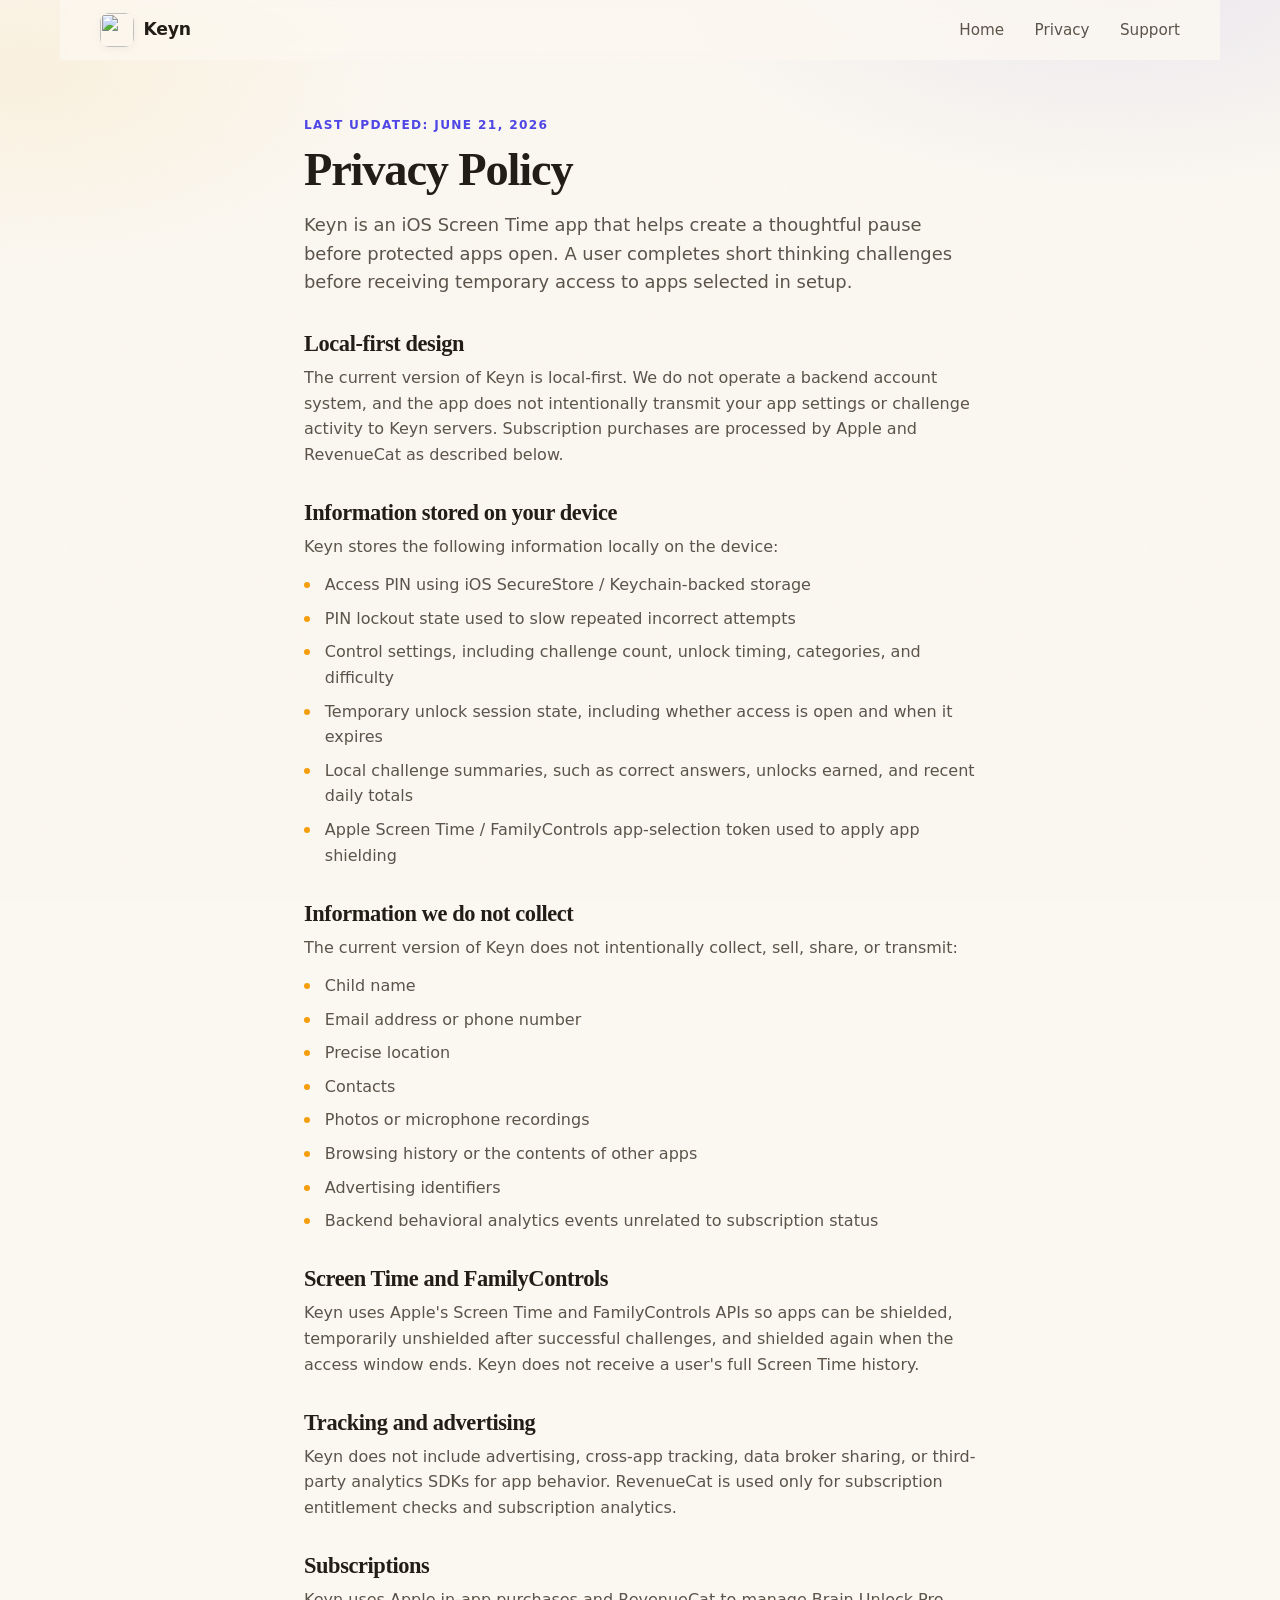
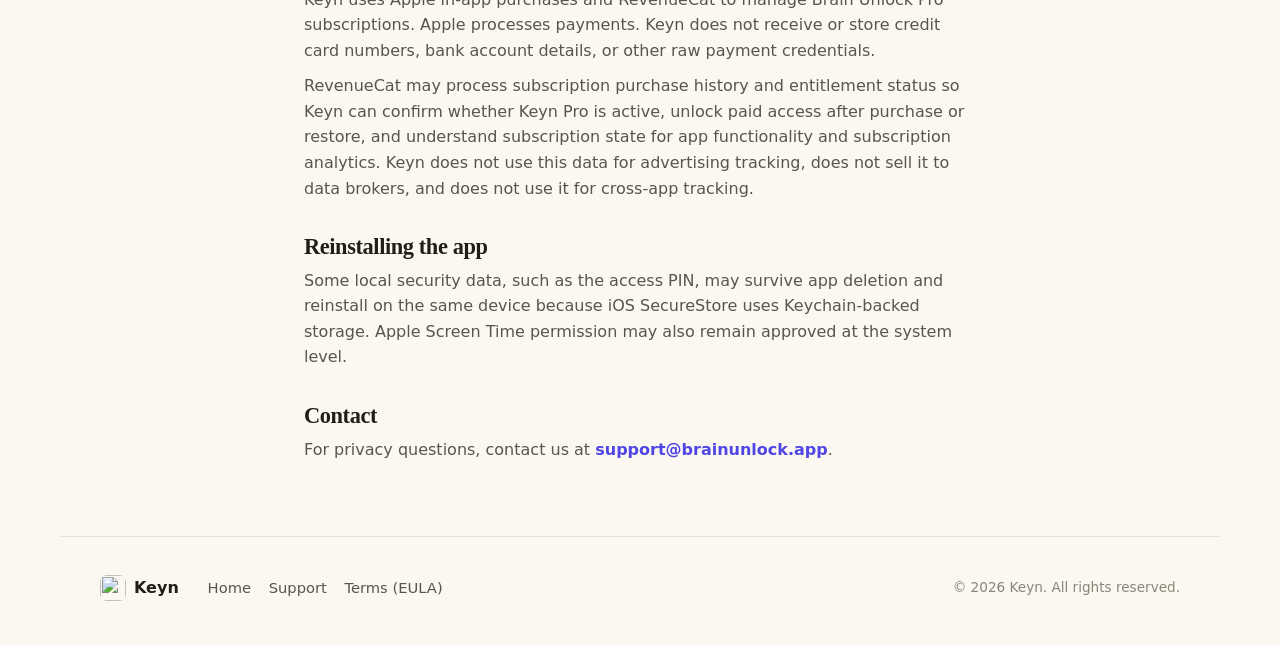
==== privacy.html @ 4c32f617 "rebrand: Brain Unlock -> Keyn (site brand text) Renames the visible brand across index/privacy/suppo" ====
<!doctype html>
<html lang="en">
  <head>
    <meta charset="utf-8" />
    <meta name="viewport" content="width=device-width, initial-scale=1" />
    <meta
      name="description"
      content="Keyn privacy policy for local-first Screen Time controls, subscriptions, and protected app settings."
    />
    <link rel="canonical" href="https://www.brainunlock.app/privacy.html" />
    <link rel="icon" href="assets/app-icon.png" />
    <link rel="apple-touch-icon" href="assets/app-icon.png" />
    <meta name="theme-color" content="#FBFAF7" />
    <title>Privacy Policy | Keyn</title>
    <link rel="stylesheet" href="styles.css" />
  </head>
  <body>
    <header class="nav">
      <a class="brand" href="https://www.brainunlock.app/" aria-label="Keyn home">
        <img class="brand-icon" src="assets/app-icon.png" alt="" width="34" height="34" />
        <span class="brand-name">Keyn</span>
      </a>
      <nav class="nav-links" aria-label="Primary">
        <a href="index.html">Home</a>
        <a href="privacy.html">Privacy</a>
        <a href="support.html">Support</a>
      </nav>
    </header>

    <main class="legal">
      <p class="updated">Last updated: June 21, 2026</p>
      <h1>Privacy Policy</h1>
      <p class="lead">
        Keyn is an iOS Screen Time app that helps create a thoughtful
        pause before protected apps open. A user completes short thinking
        challenges before receiving temporary access to apps selected in setup.
      </p>

      <h2>Local-first design</h2>
      <p>
        The current version of Keyn is local-first. We do not operate a
        backend account system, and the app does not intentionally transmit your
        app settings or challenge activity to Keyn servers. Subscription
        purchases are processed by Apple and RevenueCat as described below.
      </p>

      <h2>Information stored on your device</h2>
      <p>Keyn stores the following information locally on the device:</p>
      <ul>
        <li>Access PIN using iOS SecureStore / Keychain-backed storage</li>
        <li>PIN lockout state used to slow repeated incorrect attempts</li>
        <li>Control settings, including challenge count, unlock timing, categories, and difficulty</li>
        <li>Temporary unlock session state, including whether access is open and when it expires</li>
        <li>Local challenge summaries, such as correct answers, unlocks earned, and recent daily totals</li>
        <li>Apple Screen Time / FamilyControls app-selection token used to apply app shielding</li>
      </ul>

      <h2>Information we do not collect</h2>
      <p>The current version of Keyn does not intentionally collect, sell, share, or transmit:</p>
      <ul>
        <li>Child name</li>
        <li>Email address or phone number</li>
        <li>Precise location</li>
        <li>Contacts</li>
        <li>Photos or microphone recordings</li>
        <li>Browsing history or the contents of other apps</li>
        <li>Advertising identifiers</li>
        <li>Backend behavioral analytics events unrelated to subscription status</li>
      </ul>

      <h2>Screen Time and FamilyControls</h2>
      <p>
        Keyn uses Apple's Screen Time and FamilyControls APIs so apps can
        be shielded, temporarily unshielded after successful challenges, and
        shielded again when the access window ends. Keyn does not receive
        a user's full Screen Time history.
      </p>

      <h2>Tracking and advertising</h2>
      <p>
        Keyn does not include advertising, cross-app tracking, data broker
        sharing, or third-party analytics SDKs for app behavior. RevenueCat is
        used only for subscription entitlement checks and subscription analytics.
      </p>

      <h2>Subscriptions</h2>
      <p>
        Keyn uses Apple in-app purchases and RevenueCat to manage Brain
        Unlock Pro subscriptions. Apple processes payments. Keyn does not
        receive or store credit card numbers, bank account details, or other raw
        payment credentials.
      </p>
      <p>
        RevenueCat may process subscription purchase history and entitlement
        status so Keyn can confirm whether Keyn Pro is active,
        unlock paid access after purchase or restore, and understand subscription
        state for app functionality and subscription analytics. Keyn does
        not use this data for advertising tracking, does not sell it to data
        brokers, and does not use it for cross-app tracking.
      </p>

      <h2>Reinstalling the app</h2>
      <p>
        Some local security data, such as the access PIN, may survive app deletion
        and reinstall on the same device because iOS SecureStore uses
        Keychain-backed storage. Apple Screen Time permission may also remain
        approved at the system level.
      </p>

      <h2>Contact</h2>
      <p>
        For privacy questions, contact us at
        <a href="mailto:support@brainunlock.app">support@brainunlock.app</a>.
      </p>
    </main>

    <footer class="footer">
      <div class="footer-brand">
        <img src="assets/app-icon.png" alt="" width="26" height="26" />
        <span>Keyn</span>
      </div>
      <nav class="footer-links" aria-label="Footer">
        <a href="index.html">Home</a>
        <a href="support.html">Support</a>
        <a href="https://www.apple.com/legal/internet-services/itunes/dev/stdeula/">Terms (EULA)</a>
      </nav>
      <span class="footer-copy">© 2026 Keyn. All rights reserved.</span>
    </footer>
  </body>
</html>
---- styles.css ----
/* ============================================================================
   Keyn — marketing site
   ----------------------------------------------------------------------------
   Aesthetic: warm "cream paper" editorial, pulled straight from the app's
   light mode. Fraunces (display serif) + Outfit (the app's own UI sans).
   Signature surface = the app's neobrutalist hard-offset accent slab.
   Atmosphere from layered corner-wash glows + paper grain. CSS-only motion,
   scroll-orchestrated. Dual-theme story told with real dark-mode screenshots.
   ========================================================================== */

:root {
  /* ── Type ── */
  --display: "Fraunces", "Iowan Old Style", Georgia, "Times New Roman", serif;
  --sans: "Outfit", -apple-system, system-ui, "Segoe UI", Roboto, Helvetica, Arial, sans-serif;

  /* ── Warm neutrals (cream paper) ── */
  --ink: #221d17;
  --ink-soft: #5b544a;
  --ink-faint: #8b8478;
  --cream: #fbf8f1;        /* page */
  --cream-2: #f3ecdf;      /* soft band */
  --paper: #fffdf8;        /* card */
  --line: #e9e0d0;
  --line-strong: #d8cdb8;

  /* ── Brand accents (exact app tokens) ── */
  --indigo: #4f46e5;
  --indigo-deep: #4338ca;
  --indigo-tint: #eef2ff;
  --gold: #f59e0b;
  --gold-2: #d97706;
  --gold-soft: #fef3c7;
  --green: #16a34a;
  --green-tint: #dcfce7;
  --coral: #fb7185;        /* the answer-bubble warmth */
  --coral-tint: #ffe4e6;
  --violet: #7c3aed;
  --violet-tint: #ede9fe;

  /* ── Warm dark band (espresso) ── */
  --espresso: #17130d;
  --espresso-2: #221c14;
  --espresso-line: rgba(255, 247, 233, 0.1);
  --cream-on-dark: #f7f1e6;

  --maxw: 1160px;
  --r-sm: 12px;
  --r: 18px;
  --r-lg: 26px;
  --r-xl: 34px;
  --r-hero: 32px;          /* matches the app's hero radius */
  --pill: 999px;

  --shadow-sm: 0 2px 8px rgba(40, 28, 10, 0.05);
  --shadow: 0 24px 50px -28px rgba(40, 28, 10, 0.34);
  --shadow-lg: 0 54px 96px -40px rgba(40, 28, 10, 0.5);

  /* Slab = the app's hard-offset neobrutalist shadow. Caller sets the accent
     via --slab (border + shadow color). */
  --slab: var(--indigo);
  --slab-off: 5px;
}

* { box-sizing: border-box; }

html { -webkit-text-size-adjust: 100%; scroll-behavior: smooth; }

body {
  margin: 0;
  font-family: var(--sans);
  color: var(--ink);
  background-color: var(--cream);
  /* Atmosphere: two soft corner washes + a hair of paper grain so the page
     never reads as flat cream. The grain is a tiny inline SVG turbulence. */
  background-image:
    radial-gradient(60% 42% at 88% -4%, rgba(79, 70, 229, 0.09), transparent 60%),
    radial-gradient(48% 36% at 2% 8%, rgba(245, 158, 11, 0.08), transparent 60%),
    url("data:image/svg+xml,%3Csvg xmlns='http://www.w3.org/2000/svg' width='180' height='180'%3E%3Cfilter id='n'%3E%3CfeTurbulence type='fractalNoise' baseFrequency='0.85' numOctaves='2' stitchTiles='stitch'/%3E%3C/filter%3E%3Crect width='100%25' height='100%25' filter='url(%23n)' opacity='0.035'/%3E%3C/svg%3E");
  background-repeat: no-repeat, no-repeat, repeat;
  background-attachment: fixed, fixed, fixed;
  line-height: 1.6;
  font-weight: 400;
  -webkit-font-smoothing: antialiased;
  text-rendering: optimizeLegibility;
  overflow-x: hidden;
}

/* ── Type scale ── */
h1, h2, h3 { margin: 0; }
h1, h2 {
  font-family: var(--display);
  font-weight: 560;            /* Fraunces optical weight; warm, not heavy */
  font-optical-sizing: auto;
  letter-spacing: -0.018em;
  line-height: 1.04;
}
h2 { font-size: clamp(1.85rem, 1.1rem + 3vw, 3rem); }
h3 { font-family: var(--sans); font-size: 1.16rem; font-weight: 700; letter-spacing: -0.01em; line-height: 1.25; }
p { margin: 0; }
a { color: inherit; text-decoration: none; }
img { max-width: 100%; display: block; }
ul, ol { margin: 0; padding: 0; list-style: none; }
::selection { background: var(--gold-soft); color: var(--ink); }

.kicker {
  display: inline-block;
  font-family: var(--sans);
  font-size: 0.74rem;
  font-weight: 700;
  letter-spacing: 0.16em;
  text-transform: uppercase;
  color: var(--indigo);
  margin-bottom: 0.9rem;
}
.kicker-light { color: var(--gold); }

/* ───────────────────────────── Nav ───────────────────────────── */
.nav {
  position: sticky; top: 0; z-index: 50;
  display: flex; align-items: center; justify-content: space-between; gap: 1rem;
  max-width: var(--maxw); margin: 0 auto;
  padding: 0.8rem clamp(1.1rem, 4vw, 2.5rem);
  background: rgba(251, 248, 241, 0.78);
  backdrop-filter: saturate(170%) blur(16px);
  -webkit-backdrop-filter: saturate(170%) blur(16px);
}
.brand { display: inline-flex; align-items: center; gap: 0.6rem; font-weight: 700; letter-spacing: -0.02em; }
.brand-icon { border-radius: 9px; box-shadow: var(--shadow-sm); }
.brand-name { font-size: 1.08rem; }
.nav-links { display: flex; gap: clamp(0.9rem, 2.5vw, 1.9rem); align-items: center; }
.nav-links a { font-size: 0.95rem; font-weight: 500; color: var(--ink-soft); transition: color 0.18s; }
.nav-links a:hover { color: var(--ink); }
.nav-links a[href^="#"] { display: none; }
@media (min-width: 620px) { .nav-links a[href^="#"] { display: inline; } }
.nav-links .nav-cta {
  display: inline-flex; align-items: center;
  padding: 0.5rem 0.95rem; border-radius: var(--pill);
  color: #fff; font-weight: 600;
  background: var(--indigo);
  box-shadow: 0 12px 26px -16px rgba(79, 70, 229, 0.85);
  transition: background 0.18s, transform 0.16s;
}
.nav-links .nav-cta:hover { color: #fff; background: var(--indigo-deep); transform: translateY(-1px); }
@media (max-width: 619px) {
  .nav { padding-inline: 1rem; }
  .brand-name { font-size: 0.98rem; }
  .nav-links { gap: 0; }
  .nav-links a:not(.nav-cta) { display: none; }
  .nav-links .nav-cta { padding: 0.58rem 0.82rem; font-size: 0.88rem; }
}

/* ───────────────────────────── Buttons / chips ───────────────── */
.btn {
  position: relative;
  display: inline-flex; align-items: center; gap: 0.5rem;
  padding: 0.92rem 1.5rem; border-radius: var(--pill);
  font-family: var(--sans); font-size: 1rem; font-weight: 600;
  border: 1.5px solid transparent; cursor: pointer;
  transition: transform 0.16s ease, box-shadow 0.2s ease, background 0.2s ease, border-color 0.2s ease;
}
.btn-primary { background: var(--indigo); color: #fff; box-shadow: 0 16px 34px -14px rgba(79, 70, 229, 0.65); }
.btn-primary:hover { transform: translateY(-2px); background: var(--indigo-deep); box-shadow: 0 22px 44px -16px rgba(79, 70, 229, 0.7); }
.btn-ghost { background: var(--paper); color: var(--ink); border-color: var(--line-strong); }
.btn-ghost:hover { transform: translateY(-2px); border-color: var(--ink-faint); }
.soon-tag {
  font-style: normal; font-size: 0.64rem; font-weight: 800;
  letter-spacing: 0.07em; text-transform: uppercase;
  background: rgba(255, 255, 255, 0.22); color: #fff;
  padding: 0.16rem 0.5rem; border-radius: var(--pill);
}

.cta-row { display: flex; flex-wrap: wrap; gap: 0.8rem; margin-top: 1.8rem; }
.cta-center { justify-content: center; }
.cta-note { margin-top: 0.85rem; color: var(--ink-faint); font-size: 0.88rem; max-width: 34rem; }
.cta-center + .cta-note { margin-inline: auto; text-align: center; }

.chips { display: flex; flex-wrap: wrap; gap: 0.55rem; margin-top: 1.8rem; }
.chips li {
  font-size: 0.82rem; font-weight: 600; color: var(--ink-soft);
  background: var(--paper); border: 1px solid var(--line);
  padding: 0.44rem 0.9rem; border-radius: var(--pill); box-shadow: var(--shadow-sm);
}

/* ───────────────────────────── Hero ──────────────────────────── */
.hero {
  position: relative; max-width: var(--maxw); margin: 0 auto;
  padding: clamp(2.5rem, 6vw, 5rem) clamp(1.1rem, 4vw, 2.5rem) clamp(3rem, 7vw, 5.5rem);
  overflow: visible;
}
.hero-glow { display: none; } /* atmosphere now lives on the body wash */
.hero-grid {
  position: relative; z-index: 1; display: grid;
  grid-template-columns: 1fr; gap: clamp(2.5rem, 5vw, 3.5rem); align-items: center;
}
@media (min-width: 900px) { .hero-grid { grid-template-columns: 1.04fr 0.96fr; } }

.eyebrow {
  display: inline-flex; align-items: center; gap: 0.5rem;
  font-size: 0.8rem; font-weight: 600; color: var(--ink-soft);
  background: var(--paper); border: 1px solid var(--line);
  padding: 0.42rem 0.9rem; border-radius: var(--pill); box-shadow: var(--shadow-sm);
}
.eyebrow-dot { width: 7px; height: 7px; border-radius: 50%; background: var(--green); box-shadow: 0 0 0 3px var(--green-tint); }

.hero h1 {
  font-size: clamp(2.7rem, 1.2rem + 6vw, 4.6rem);
  margin: 1.15rem 0 0; letter-spacing: -0.025em;
}
/* "smarter" gets the editorial accent: Fraunces italic + a gold underline mark */
.hero h1 em {
  font-style: italic; font-weight: 500; color: var(--indigo);
  position: relative; white-space: nowrap;
}
.hero h1 em::after {
  content: ""; position: absolute; left: 0; right: 0; bottom: 0.06em; height: 0.16em;
  background: linear-gradient(90deg, var(--gold), var(--coral));
  border-radius: var(--pill); opacity: 0.5; z-index: -1;
}
.lede { font-size: clamp(1.06rem, 0.95rem + 0.5vw, 1.26rem); color: var(--ink-soft); margin-top: 1.2rem; max-width: 34ch; }

/* ── iPhone mockups (CSS-recreated light app UI) ── */
.hero-stage { position: relative; display: flex; justify-content: center; align-items: center; min-height: 560px; }
.phone {
  width: 262px; aspect-ratio: 262 / 540;
  background: #ffffff; border: 9px solid #100d09;
  border-radius: 48px; padding: 0;
  box-shadow: var(--shadow-lg), 0 0 0 2px rgba(255,255,255,0.04) inset;
}
.phone .screen { position: relative; height: 100%; border-radius: 38px; overflow: hidden; display: flex; flex-direction: column; }
.phone::before {
  content: ""; position: absolute; top: 16px; left: 50%; transform: translateX(-50%);
  width: 90px; height: 24px; border-radius: var(--pill); background: #100d09; z-index: 3;
}
.phone-front { position: relative; z-index: 2; animation: floatY 7s ease-in-out infinite; }
.phone-back {
  position: absolute; z-index: 1;
  transform: translate(64px, -46px) rotate(7deg) scale(0.9);
  filter: saturate(0.95); opacity: 0.97;
  animation: floatY 7s ease-in-out infinite reverse;
}
@keyframes floatY { 0%, 100% { translate: 0 0; } 50% { translate: 0 -10px; } }
@media (max-width: 560px) {
  .hero-stage { min-height: 0; }
  .phone { width: min(76vw, 258px); }
  .phone-back { display: none; }
}

/* Thinking-Check screen */
.screen-check { background: var(--cream); padding: 48px 16px 18px; gap: 12px; }
.check-top { display: flex; align-items: center; justify-content: space-between; }
.check-eyebrow { font-size: 0.62rem; font-weight: 800; letter-spacing: 0.13em; text-transform: uppercase; color: var(--ink-faint); }
.check-progress { font-size: 0.7rem; font-weight: 800; color: var(--indigo); background: var(--indigo-tint); border: 1px solid rgba(79, 70, 229, 0.25); padding: 0.16rem 0.55rem; border-radius: var(--pill); font-variant-numeric: tabular-nums; }
.check-bar { height: 5px; border-radius: var(--pill); background: var(--line); overflow: hidden; }
.check-bar span { display: block; width: 40%; height: 100%; background: linear-gradient(90deg, var(--indigo), var(--violet)); border-radius: var(--pill); animation: barGrow 7s ease-in-out infinite; }
@keyframes barGrow { 0%, 45% { width: 40%; } 60%, 100% { width: 60%; } }
.tag-row { display: flex; gap: 6px; }
.tag { font-size: 0.6rem; font-weight: 700; letter-spacing: 0.04em; color: var(--ink-soft); background: var(--paper); border: 1px solid var(--line); padding: 0.2rem 0.5rem; border-radius: var(--pill); }
.tag-cat { color: var(--indigo); background: var(--indigo-tint); border-color: rgba(79, 70, 229, 0.25); }
/* the app's hero slab */
.q-card {
  background: var(--paper); border: 3px solid var(--indigo); border-radius: 24px;
  padding: 16px 14px 18px; box-shadow: var(--slab-off) var(--slab-off) 0 0 var(--indigo);
  margin-top: 2px;
}
.q-label { font-size: 0.56rem; font-weight: 800; letter-spacing: 0.14em; text-transform: uppercase; color: var(--ink-faint); }
.q-text { font-size: 1.34rem; font-weight: 800; letter-spacing: -0.02em; margin-top: 6px; font-family: var(--sans); }
.answers { display: flex; flex-direction: column; gap: 8px; margin-top: 4px; }
.ans {
  display: flex; align-items: center; gap: 10px; font-family: var(--sans);
  font-size: 0.92rem; font-weight: 700; color: var(--ink); text-align: left;
  background: var(--paper); border: 2.5px solid var(--indigo); border-radius: var(--pill);
  padding: 7px 8px; box-shadow: 0 5px 12px -8px rgba(40, 28, 10, 0.4);
}
.ans .bub { width: 28px; height: 28px; border-radius: 50%; background: var(--coral); color: #2a0f12; display: grid; place-items: center; font-size: 0.78rem; font-weight: 800; flex: none; }
.ans-correct { border-color: var(--green); background: var(--green-tint); color: #0f7a3d; animation: correctPop 7s ease-in-out infinite; }
.ans-correct .bub { background: var(--green); color: #fff; }
@keyframes correctPop { 0%, 50% { transform: scale(1); box-shadow: 0 5px 12px -8px rgba(40,28,10,0.4); } 58% { transform: scale(1.035); box-shadow: 0 0 0 4px var(--green-tint); } 70%, 100% { transform: scale(1); } }

/* Shield screen (back phone) */
.screen-shield { background: var(--cream-2); align-items: center; justify-content: center; text-align: center; padding: 26px 20px; gap: 4px; }
.shield-glyph { width: 70px; height: 70px; border-radius: 22px; background: var(--indigo-tint); color: var(--indigo); display: grid; place-items: center; margin-bottom: 12px; box-shadow: 4px 4px 0 0 rgba(79,70,229,0.18); }
.shield-title { font-size: 1.15rem; font-weight: 800; }
.shield-sub { font-size: 0.78rem; color: var(--ink-soft); margin-top: 6px; }
.shield-btn { margin-top: 16px; font-size: 0.82rem; font-weight: 700; color: #fff; background: var(--indigo); padding: 0.55rem 1.4rem; border-radius: var(--pill); }

/* ───────────────────────────── Proof strip ───────────────────── */
.proof-strip {
  max-width: var(--maxw); margin: 0 auto;
  padding: 0 clamp(1.1rem, 4vw, 2.5rem) clamp(2.4rem, 5vw, 4rem);
  display: grid; grid-template-columns: 1fr; gap: 0.9rem;
}
@media (min-width: 760px) { .proof-strip { grid-template-columns: repeat(3, 1fr); } }
.proof-strip article {
  background: var(--paper); border: 1px solid var(--line);
  border-radius: var(--r-lg); padding: 1.15rem 1.2rem; box-shadow: var(--shadow-sm);
  border-left: 3px solid var(--gold);
}
.proof-strip strong { display: block; line-height: 1.2; font-weight: 700; }
.proof-strip span { display: block; margin-top: 0.35rem; color: var(--ink-soft); font-size: 0.93rem; }

/* ───────────────────────────── Sections ──────────────────────── */
.section { position: relative; max-width: var(--maxw); margin: 0 auto; padding: clamp(3.2rem, 7vw, 5.8rem) clamp(1.1rem, 4vw, 2.5rem); }
.section-soft { max-width: none; background: var(--cream-2); border-block: 1px solid var(--line); }
.section-soft > * { max-width: var(--maxw); margin-inline: auto; }
.section-head { max-width: 42rem; margin: 0 auto clamp(2.2rem, 4vw, 3rem); text-align: center; }
.section-head p { color: var(--ink-soft); margin-top: 1rem; font-size: 1.08rem; }

/* Slab card — the signature surface. Accent set per-card via --slab. */
.slab {
  position: relative; background: var(--paper);
  border: 2.5px solid var(--slab); border-radius: var(--r-lg);
  box-shadow: var(--slab-off) var(--slab-off) 0 0 var(--slab);
  transition: transform 0.16s ease, box-shadow 0.16s ease;
}
.slab:hover { transform: translate(-2px, -2px); box-shadow: calc(var(--slab-off) + 2px) calc(var(--slab-off) + 2px) 0 0 var(--slab); }

/* Flow */
.flow { display: grid; grid-template-columns: 1fr; gap: 1.1rem; }
@media (min-width: 560px) { .flow { grid-template-columns: 1fr 1fr; } }
@media (min-width: 940px) { .flow { grid-template-columns: repeat(4, 1fr); } }
.flow-step {
  position: relative; background: var(--paper);
  border: 2.5px solid var(--slab, var(--indigo)); border-radius: var(--r-lg);
  box-shadow: var(--slab-off) var(--slab-off) 0 0 var(--slab, var(--indigo));
  padding: 1.6rem 1.35rem 1.45rem; transition: transform 0.16s ease, box-shadow 0.16s ease;
}
.flow-step:nth-child(1) { --slab: var(--indigo); }
.flow-step:nth-child(2) { --slab: var(--gold); }
.flow-step:nth-child(3) { --slab: var(--green); }
.flow-step:nth-child(4) { --slab: var(--coral); }
.flow-step:hover { transform: translate(-2px, -2px); box-shadow: calc(var(--slab-off) + 2px) calc(var(--slab-off) + 2px) 0 0 var(--slab); }
.flow-ix { position: absolute; top: 1.2rem; right: 1.35rem; font-family: var(--display); font-size: 1.1rem; font-weight: 600; font-style: italic; color: var(--slab); opacity: 0.55; font-variant-numeric: tabular-nums; }
.flow-ic { display: grid; place-items: center; width: 48px; height: 48px; border-radius: 14px; background: color-mix(in srgb, var(--slab) 13%, transparent); color: var(--slab); margin-bottom: 1.05rem; }
.flow-ic svg { width: 24px; height: 24px; }
.flow-step h3 { margin-bottom: 0.45rem; }
.flow-step p { font-size: 0.95rem; color: var(--ink-soft); }

/* Challenges — slab cards in the app's category colors */
.challenge-grid { display: grid; grid-template-columns: 1fr; gap: 1.2rem; }
@media (min-width: 620px) { .challenge-grid { grid-template-columns: 1fr 1fr; } }
@media (min-width: 980px) { .challenge-grid { grid-template-columns: repeat(4, 1fr); } }
.ch-card {
  background: var(--paper); border: 2.5px solid var(--slab, var(--indigo)); border-radius: var(--r-lg);
  box-shadow: var(--slab-off) var(--slab-off) 0 0 var(--slab, var(--indigo));
  padding: 1.15rem 1.15rem 1.45rem; transition: transform 0.16s ease, box-shadow 0.16s ease;
}
.ch-card:nth-child(1) { --slab: var(--indigo); }
.ch-card:nth-child(2) { --slab: var(--violet); }
.ch-card:nth-child(3) { --slab: var(--gold-2); }
.ch-card:nth-child(4) { --slab: var(--green); }
.ch-card:hover { transform: translate(-2px, -2px); box-shadow: calc(var(--slab-off) + 2px) calc(var(--slab-off) + 2px) 0 0 var(--slab); }
.ch-art { height: 120px; border-radius: var(--r); background: var(--cream); border: 1px solid var(--line); display: flex; align-items: center; justify-content: center; gap: 8px; margin-bottom: 1rem; overflow: hidden; }
.ch-card h3 { margin-bottom: 0.4rem; }
.ch-card p { font-size: 0.92rem; color: var(--ink-soft); }
.ch-pill { font-size: 1.05rem; font-weight: 800; color: var(--ink); background: var(--paper); border: 2px solid var(--indigo); border-radius: var(--pill); padding: 0.35rem 0.9rem; box-shadow: 3px 3px 0 0 var(--indigo); }
.ch-art-think { flex-direction: column; }
.ch-dots { display: flex; gap: 6px; margin-top: 12px; }
.ch-dots i { width: 8px; height: 8px; border-radius: 50%; background: var(--line-strong); }
.ch-dots i.on { background: var(--green); }
.setcard { width: 34px; height: 50px; background: var(--paper); border: 1px solid var(--line); border-radius: 8px; display: grid; place-items: center; box-shadow: var(--shadow-sm); }
.setcard svg { width: 20px; height: 20px; }
.ch-art-path { padding: 8px 12px; }
.ch-art-memory { display: grid; grid-template-columns: repeat(3, 26px); grid-auto-rows: 26px; gap: 7px; }
.mtile { border-radius: 7px; background: var(--paper); border: 1px solid var(--line); }
.mtile.on { background: var(--green); border-color: var(--green); box-shadow: 0 0 0 3px var(--green-tint); animation: mPulse 2.4s ease-in-out infinite; }
.ch-art-memory .mtile.on:nth-child(3) { animation-delay: 0.4s; }
.ch-art-memory .mtile.on:nth-child(5) { animation-delay: 0.8s; }
@keyframes mPulse { 0%, 100% { opacity: 0.55; } 50% { opacity: 1; } }

/* ───────── Dark-mode showcase (dual-theme story; real screenshots) ───────── */
.showcase {
  max-width: none; position: relative; overflow: hidden;
  background:
    radial-gradient(54% 40% at 84% 6%, rgba(129, 140, 248, 0.22), transparent 60%),
    radial-gradient(46% 36% at 6% 96%, rgba(251, 191, 36, 0.14), transparent 60%),
    var(--espresso);
  color: var(--cream-on-dark); border-block: 1px solid var(--espresso-line);
}
.showcase > * { max-width: var(--maxw); margin-inline: auto; }
.showcase .kicker { color: #a5b4fc; }
.showcase .section-head h2 { color: #fdfbf6; }
.showcase .section-head p { color: rgba(247, 241, 230, 0.72); }
.showcase-stage {
  display: grid; grid-template-columns: 1fr; gap: clamp(1.6rem, 4vw, 2.4rem);
  justify-items: center; align-items: end;
}
@media (min-width: 720px) { .showcase-stage { grid-template-columns: 1fr 1fr; } }
.shot {
  position: relative; width: min(78vw, 250px); border-radius: 40px;
  border: 8px solid #060606; background: #060606;
  box-shadow: 0 50px 90px -40px rgba(0, 0, 0, 0.85);
  overflow: hidden;
}
.shot img { display: block; width: 100%; }
.shot::after {
  content: ""; position: absolute; inset: -8px; border-radius: 44px; pointer-events: none;
  box-shadow: 0 0 0 1px rgba(255,255,255,0.06) inset;
}
.shot-tag {
  display: inline-flex; align-items: center; gap: 0.45rem; margin-top: 1rem;
  font-size: 0.82rem; font-weight: 600; color: rgba(247, 241, 230, 0.82);
}
.shot-cap { display: grid; justify-items: center; }
.shot-cap-1 .shot { box-shadow: 0 50px 90px -40px rgba(0,0,0,0.85), 0 0 0 3px rgba(74, 222, 128, 0.35); }
.shot-cap-2 .shot { box-shadow: 0 50px 90px -40px rgba(0,0,0,0.85), 0 0 0 3px rgba(129, 140, 248, 0.35); }
.shot-tag i { width: 8px; height: 8px; border-radius: 50%; }
.shot-cap-1 .shot-tag i { background: #4ade80; }
.shot-cap-2 .shot-tag i { background: #818cf8; }

/* Why (warm dark band) */
.why { max-width: none; position: relative; overflow: hidden; background: var(--espresso); color: var(--cream-on-dark);
  background-image: radial-gradient(50% 50% at 92% 0%, rgba(245, 158, 11, 0.12), transparent 60%); }
.why-inner { max-width: var(--maxw); margin: 0 auto; display: grid; grid-template-columns: 1fr; gap: clamp(1.6rem, 4vw, 3rem); }
@media (min-width: 880px) { .why-inner { grid-template-columns: 0.9fr 1.1fr; align-items: start; } }
.why-head h2 { color: #fdfbf6; }
.why-head p { color: rgba(247, 241, 232, 0.74); margin-top: 1rem; font-size: 1.06rem; }
.why-list { display: grid; gap: 0.75rem; }
.why-list li { background: var(--espresso-2); border: 1px solid var(--espresso-line); border-radius: var(--r); padding: 1.1rem 1.25rem; font-size: 0.97rem; color: rgba(247, 241, 232, 0.78); border-left: 3px solid var(--gold); }
.why-list strong { display: block; color: #fdfbf6; font-weight: 700; margin-bottom: 0.2rem; }

/* Buyer clarity */
.buyer-card {
  --slab: var(--indigo);
  display: grid; grid-template-columns: 1fr; gap: clamp(1.4rem, 4vw, 2.5rem); align-items: start;
  background: var(--paper); border: 2.5px solid var(--indigo); border-radius: var(--r-xl);
  padding: clamp(1.6rem, 4vw, 2.6rem); box-shadow: 7px 7px 0 0 var(--indigo);
}
@media (min-width: 860px) { .buyer-card { grid-template-columns: 0.9fr 1.1fr; } }
.buyer-card p { color: var(--ink-soft); margin-top: 0.95rem; font-size: 1.06rem; }
.buyer-grid { display: grid; grid-template-columns: 1fr; gap: 0.8rem; }
@media (min-width: 560px) { .buyer-grid { grid-template-columns: 1fr 1fr; } }
.buyer-grid article { min-height: 124px; padding: 1.05rem; border-radius: var(--r); background: var(--cream); border: 1px solid var(--line); transition: border-color 0.18s, transform 0.16s; }
.buyer-grid article:hover { transform: translateY(-3px); border-color: var(--line-strong); }
.buyer-grid strong { display: block; margin-bottom: 0.35rem; font-weight: 700; }
.buyer-grid span { color: var(--ink-soft); font-size: 0.94rem; }

/* Trust */
.trust { display: grid; grid-template-columns: 1fr; gap: clamp(1.6rem, 4vw, 3rem); align-items: start; }
@media (min-width: 860px) { .trust { grid-template-columns: 0.85fr 1.15fr; } }
.trust-head p { color: var(--ink-soft); margin-top: 0.95rem; font-size: 1.06rem; }
.trust-links { display: flex; gap: 0.7rem; margin-top: 1.4rem; flex-wrap: wrap; }
.trust-list { display: grid; grid-template-columns: 1fr; gap: 0.7rem; }
@media (min-width: 560px) { .trust-list { grid-template-columns: 1fr 1fr; } }
.trust-list li { display: flex; align-items: center; gap: 0.7rem; background: var(--paper); border: 1px solid var(--line); border-radius: var(--r); padding: 0.95rem 1.05rem; font-size: 0.95rem; font-weight: 500; box-shadow: var(--shadow-sm); }
.trust-list svg { width: 20px; height: 20px; flex: none; color: var(--green); background: var(--green-tint); border-radius: 50%; padding: 3px; }

/* FAQ */
.faq-grid { display: grid; grid-template-columns: 1fr; gap: 0.95rem; }
@media (min-width: 760px) { .faq-grid { grid-template-columns: 1fr 1fr; } }
.faq-grid article { background: var(--paper); border: 1px solid var(--line); border-radius: var(--r-lg); padding: 1.3rem; box-shadow: var(--shadow-sm); border-top: 3px solid var(--indigo-tint); transition: border-top-color 0.2s; }
.faq-grid article:hover { border-top-color: var(--indigo); }
.faq-grid h3 { margin-bottom: 0.55rem; font-size: 1.05rem; }
.faq-grid p { color: var(--ink-soft); font-size: 0.96rem; }

/* Closing */
.closing { text-align: center; position: relative; }
.closing-icon { margin: 0 auto 1.3rem; border-radius: 20px; box-shadow: var(--shadow); }
.closing h2 { max-width: 18ch; margin-inline: auto; }
.closing p { color: var(--ink-soft); margin-top: 0.85rem; font-size: 1.08rem; }

/* ───────────────────────────── Footer ────────────────────────── */
.footer { max-width: var(--maxw); margin: 0 auto; padding: 2.4rem clamp(1.1rem, 4vw, 2.5rem) 2.8rem; border-top: 1px solid var(--line); display: flex; flex-wrap: wrap; align-items: center; gap: 1rem 1.8rem; }
.footer-brand { display: inline-flex; align-items: center; gap: 0.5rem; font-weight: 700; }
.footer-brand img { border-radius: 7px; }
.footer-links { display: flex; flex-wrap: wrap; gap: 1.1rem; }
.footer-links a { font-size: 0.92rem; color: var(--ink-soft); transition: color 0.18s; }
.footer-links a:hover { color: var(--ink); }
.footer-copy { font-size: 0.85rem; color: var(--ink-faint); margin-left: auto; }

/* ───────────────────────────── Legal pages ───────────────────── */
.legal { max-width: 46rem; margin: 0 auto; padding: clamp(2rem, 5vw, 3.5rem) clamp(1.1rem, 4vw, 2rem) 4rem; }
.legal .updated { font-size: 0.76rem; font-weight: 700; letter-spacing: 0.11em; text-transform: uppercase; color: var(--indigo); margin: 0 0 0.7rem; }
.legal h1 { font-family: var(--display); font-weight: 560; font-size: clamp(2rem, 1.4rem + 2.4vw, 2.9rem); letter-spacing: -0.025em; line-height: 1.05; }
.legal .lead { font-size: 1.12rem; color: var(--ink-soft); margin: 1rem 0 2.2rem; }
.legal h2 { font-family: var(--display); font-weight: 560; font-size: 1.4rem; margin: 2.1rem 0 0.6rem; }
.legal p { color: var(--ink-soft); margin: 0.6rem 0; }
.legal ul { display: grid; gap: 0.5rem; margin: 0.8rem 0; }
.legal ul li { position: relative; padding-left: 1.3rem; color: var(--ink-soft); }
.legal ul li::before { content: ""; position: absolute; left: 0; top: 0.62em; width: 6px; height: 6px; border-radius: 50%; background: var(--gold); }
.legal a { color: var(--indigo); font-weight: 600; }
.legal a:hover { text-decoration: underline; }
.support-callout { display: flex; flex-wrap: wrap; align-items: center; justify-content: space-between; gap: 1rem; background: var(--paper); border: 1px solid var(--line); border-radius: var(--r-lg); padding: 1.4rem 1.5rem; margin: 1.6rem 0; box-shadow: var(--shadow-sm); }
.support-callout h2 { margin: 0.2rem 0 0; color: var(--indigo); }
.support-callout p { margin-top: 0.5rem; }
.mini-label { font-size: 0.72rem; font-weight: 700; letter-spacing: 0.1em; text-transform: uppercase; color: var(--ink-faint); }

/* ───────────────────────────── Motion ────────────────────────── */
/* Scroll-orchestrated reveal: hidden only when JS is present (so no-JS / SEO
   still see everything), then a tiny IntersectionObserver adds .in. The
   per-element --d stagger now fires as each section enters the viewport. */
.js .reveal { opacity: 0; transform: translateY(22px); will-change: opacity, transform; }
.js .reveal.in {
  opacity: 1; transform: none;
  transition: opacity 0.7s cubic-bezier(0.22, 0.61, 0.36, 1), transform 0.7s cubic-bezier(0.22, 0.61, 0.36, 1);
  transition-delay: var(--d, 0ms);
}

@media (prefers-reduced-motion: reduce) {
  html { scroll-behavior: auto; }
  .js .reveal { opacity: 1; transform: none; }
  .phone-front, .phone-back, .check-bar span, .ans-correct, .mtile.on { animation: none; }
  .btn:hover, .flow-step:hover, .ch-card:hover, .slab:hover, .buyer-grid article:hover { transform: none; }
}

/* ── Feedback form (support page) ─────────────────────────────────────── */
.feedback { margin: 2.4rem 0 2.8rem; }
.feedback-form { display: grid; gap: 1.05rem; max-width: 560px; margin-top: 1.1rem; }
.feedback-form .field { display: grid; gap: 0.42rem; }
.feedback-form label {
  font-family: var(--sans); font-size: 0.92rem; font-weight: 600; color: var(--ink-soft);
}
.feedback-form label .opt { color: var(--ink-faint); font-weight: 500; }
.feedback-form input,
.feedback-form select,
.feedback-form textarea {
  font-family: var(--sans); font-size: 1rem; color: var(--ink); width: 100%;
  background: var(--paper); border: 1px solid var(--line-strong);
  border-radius: var(--r-sm); padding: 0.78rem 0.95rem;
  -webkit-appearance: none; appearance: none; transition: border-color 0.15s ease, box-shadow 0.15s ease;
}
.feedback-form textarea { resize: vertical; min-height: 128px; line-height: 1.55; }
.feedback-form input:focus,
.feedback-form select:focus,
.feedback-form textarea:focus {
  outline: none; border-color: var(--indigo); box-shadow: 0 0 0 3px var(--indigo-tint);
}
.feedback-form .btn { justify-self: start; cursor: pointer; border: none; }
.feedback-form .btn:disabled { opacity: 0.55; cursor: default; transform: none; box-shadow: none; }
/* Spam honeypot — visually hidden, off-screen, skipped by tab/AT. */
.feedback-form .hp { position: absolute; left: -9999px; width: 1px; height: 1px; opacity: 0; }
.form-note {
  font-family: var(--sans); font-size: 0.92rem; margin: 0.1rem 0 0; min-height: 1.2em; color: var(--ink-soft);
}
.form-note.ok { color: var(--green); font-weight: 600; }
.form-note.err { color: var(--gold-2); font-weight: 600; }
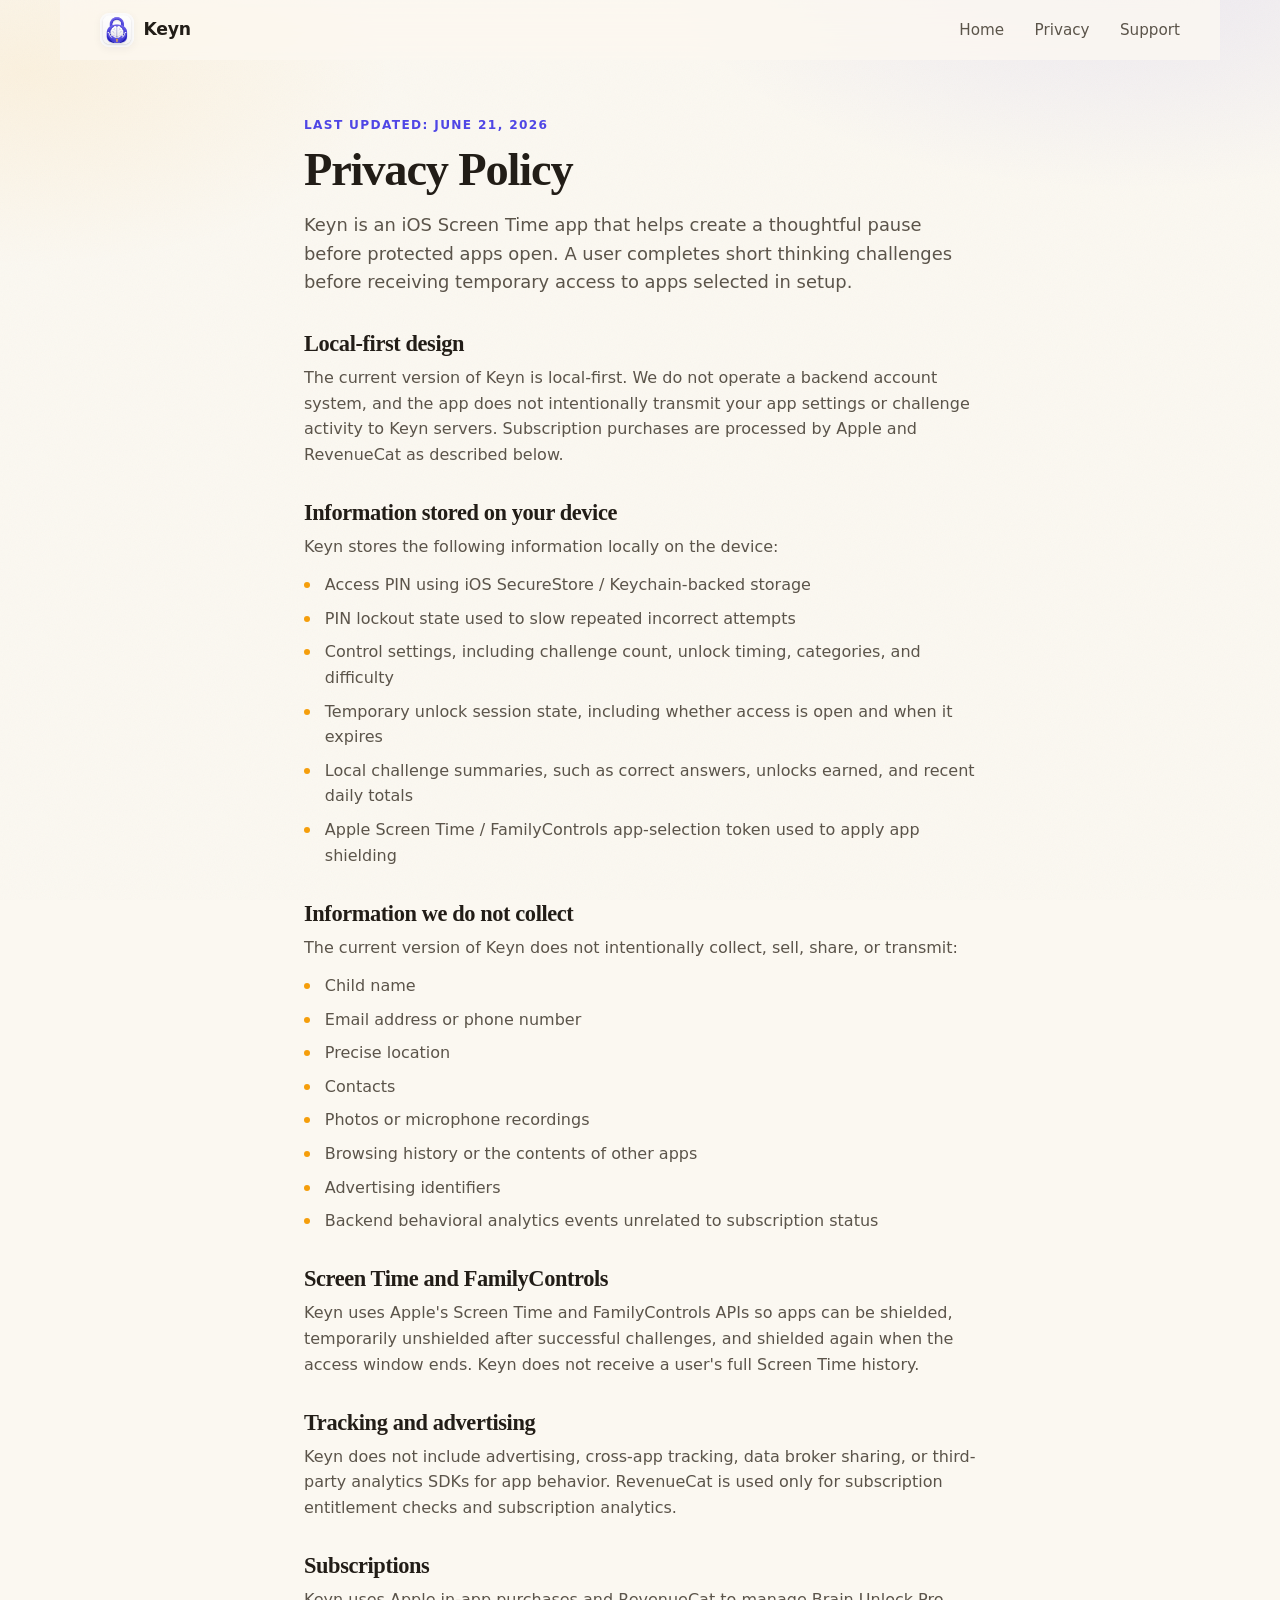
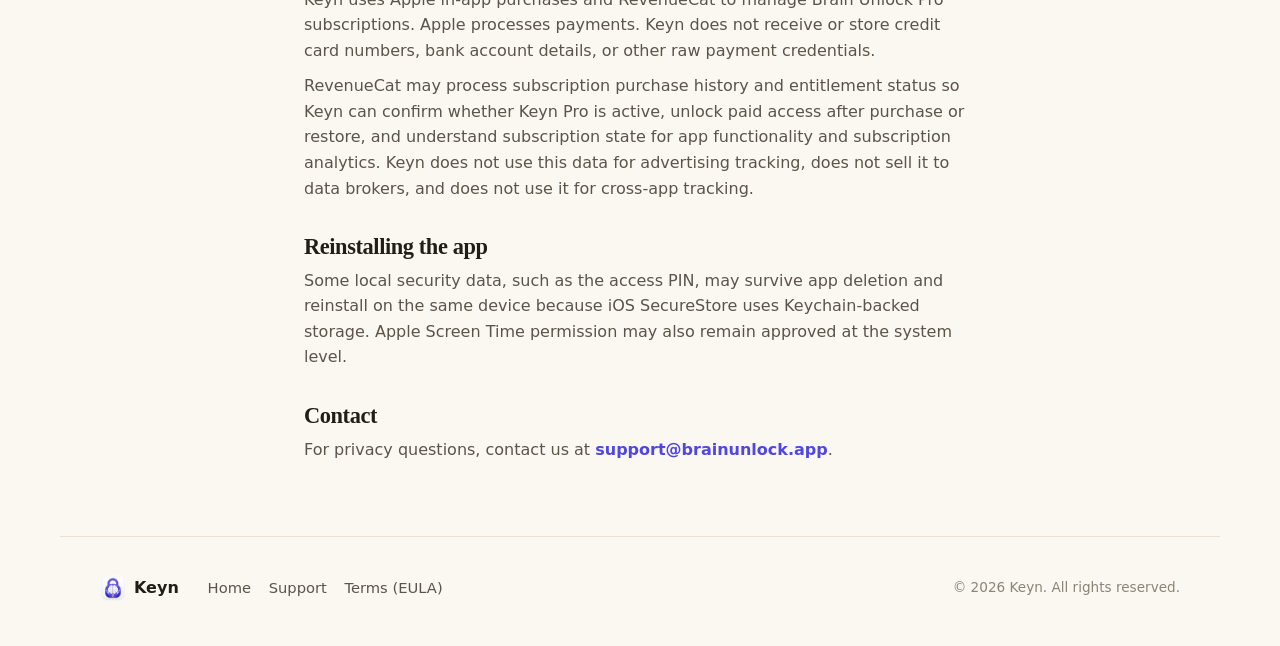
==== commit 290b058d: "KEYN site — marketing + privacy + support (standalone, no brainunlock.app domain) Co-Authored-By: Cl" ====
--- a/privacy.html
+++ b/privacy.html
@@ -7,7 +7,6 @@
       name="description"
       content="Keyn privacy policy for local-first Screen Time controls, subscriptions, and protected app settings."
     />
-    <link rel="canonical" href="https://www.brainunlock.app/privacy.html" />
     <link rel="icon" href="assets/app-icon.png" />
     <link rel="apple-touch-icon" href="assets/app-icon.png" />
     <meta name="theme-color" content="#FBFAF7" />
@@ -16,7 +15,7 @@
   </head>
   <body>
     <header class="nav">
-      <a class="brand" href="https://www.brainunlock.app/" aria-label="Keyn home">
+      <a class="brand" href="index.html" aria-label="Keyn home">
         <img class="brand-icon" src="assets/app-icon.png" alt="" width="34" height="34" />
         <span class="brand-name">Keyn</span>
       </a>
